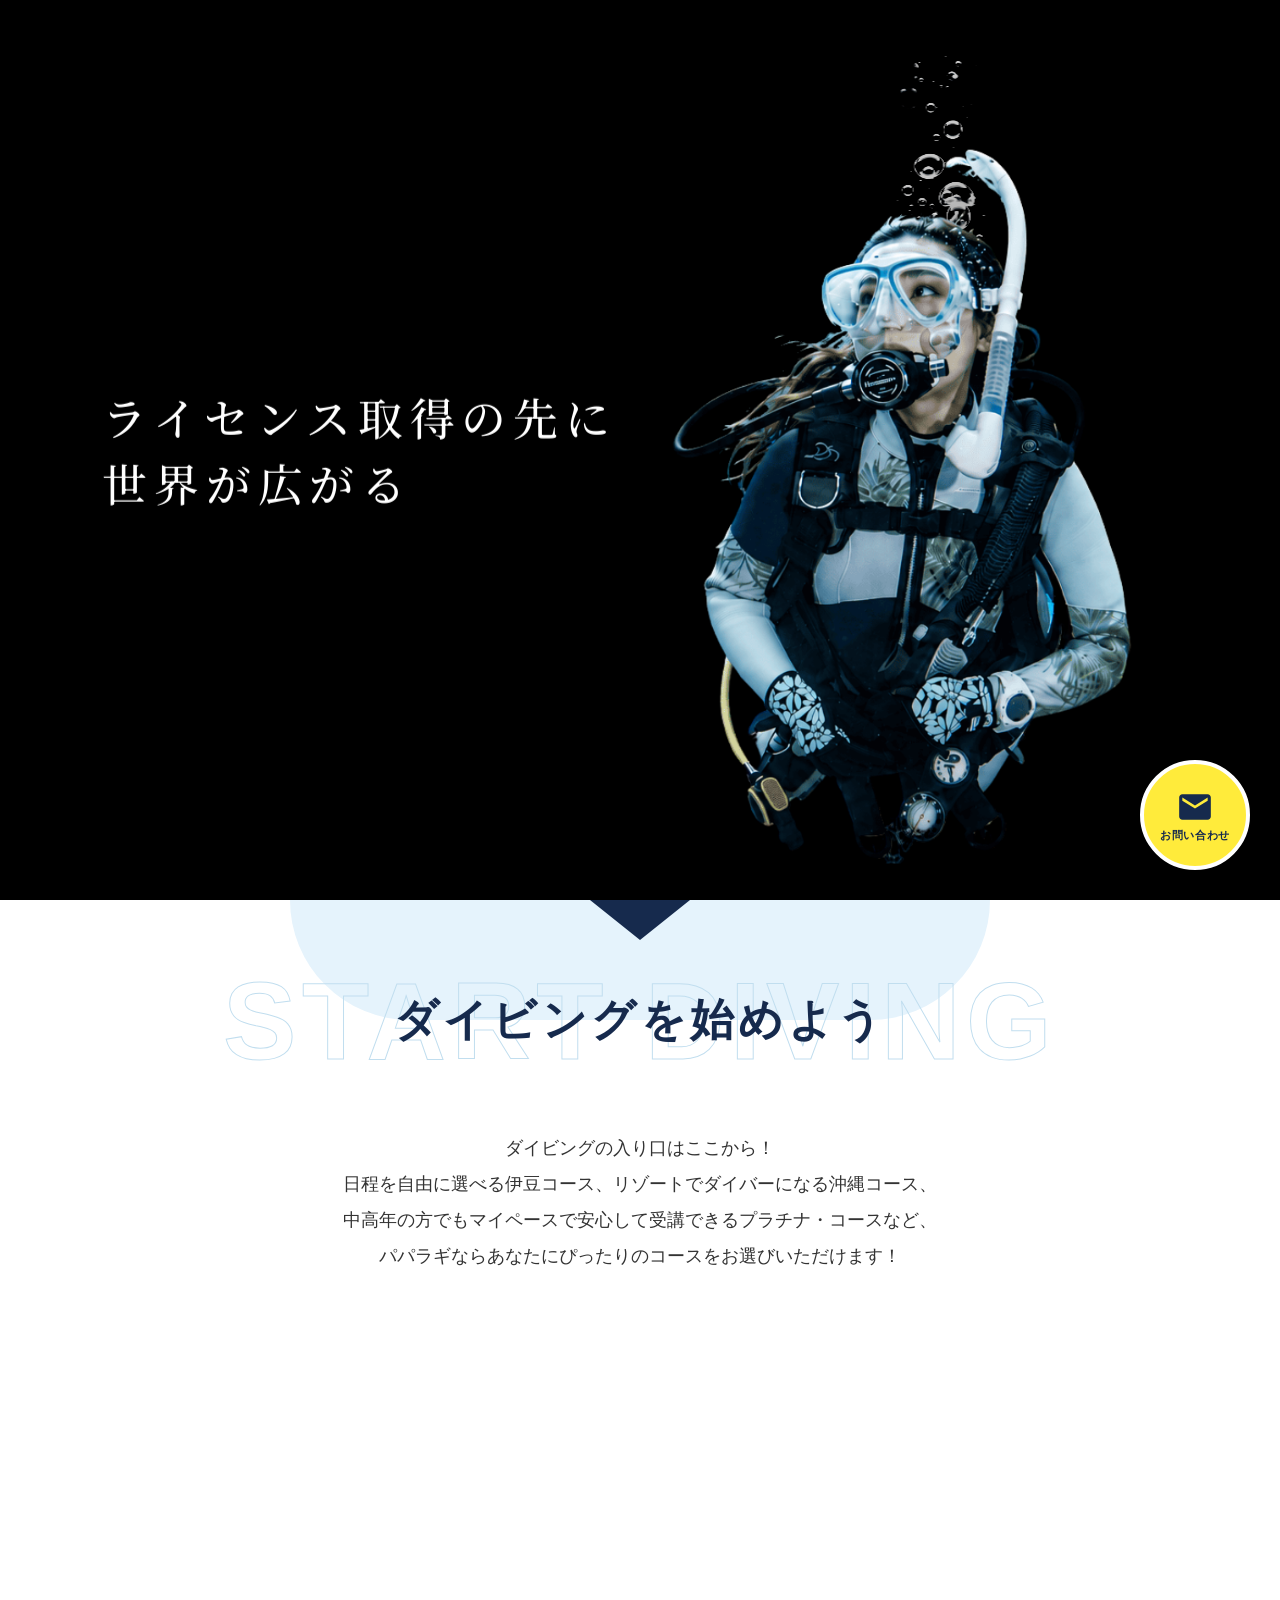
==== index.html @ caf95e76 "修正" ====
<!DOCTYPE html>
<html lang="ja">
<head>
  <meta charset="UTF-8">
  <meta name="viewport" content="width=device-width, initial-scale=1.0">
  <title>PAPALAGI DIVING SCHOOL</title>
  <link rel="stylesheet" href="css/style.css">
  <link rel="preconnect" href="https://fonts.googleapis.com">
  <link rel="preconnect" href="https://fonts.gstatic.com" crossorigin>
  <link href="https://fonts.googleapis.com/css2?family=Noto+Serif+JP:wght@300;500&display=swap" rel="stylesheet">
</head>
<body class="page-pattern-2">
  <header class="header is-transparent">
    <div class="header-inner">
      <h1 class="header-logo">
        <a href="#">
          <img src="img/logo.png" alt="PAPALAGI DIVING SCHOOL">
        </a>
      </h1>
      <nav class="header-nav">
        <ul>
          <li><a href="#">ダイビングを<br>始める</a></li>
          <li><a href="#">ダイビングを<br>楽しむツアー</a></li>
          <li><a href="#">レベルアップで<br>極める</a></li>
          <li><a href="#">キャンペーン</a></li>
          <li><a href="#">仲間が出来る<br>イベント</a></li>
          <li><a href="#">海を知る<br>セミナー</a></li>
          <li><a href="#">パパラギ<br>ご紹介</a></li>
          <li><a href="#">お知らせ</a></li>
          <li><a href="#">店舗案内</a></li>
          <li><a href="#">アルバム</a></li>
        </ul>
      </nav>
      <button class="menu-btn">
        <span></span>
        <span></span>
      </button>
    </div>
  </header>

  <main>
    <section class="fv">
      <!-- 背景動画 -->
      <div class="fv-videos">
        <video class="fv-bg-video" src="img/fv-bg.mov" autoplay loop muted playsinline></video>
      </div>

      <div class="fv-overlay">
        <!-- 画面左側キャッチコピー -->
        <div class="fv-catch-copy">
          <span class="fv-catch-line fv-catch-line-1">ライセンス取得の先に</span>
          <span class="fv-catch-line fv-catch-line-2">世界が広がる</span>
        </div>

        <!-- 画面右側ダイバー画像 -->
        <div class="fv-diver">
          <video class="fv-diver-bubble" autoplay loop muted playsinline>
            <source src="img/fv-bubble.webm" type="video/webm">
            <source src="img/fv-bubble.mov" type="video/quicktime">
            <!-- fallback for mp4 if needed, but mov is provided -->
            <source src="img/fv-bubble.mov" type="video/mp4">
          </video>
          <img class="fv-diver-img" src="img/fv-diver.png" alt="Diver">
        </div>
      </div>
    </section>

    <!-- START DIVING Section -->
    <section class="start-diving">
      <div class="start-diving-top-decor">
        <div class="light-blue-curve"></div>
        <div class="dark-blue-triangle"></div>
      </div>
      
      <div class="start-diving-header">
        <h2 class="section-title-en">START DIVING</h2>
        <p class="section-title-ja">ダイビングを始めよう</p>
      </div>
      
      <div class="start-diving-desc">
        <p>ダイビングの入り口はここから！<br>
        日程を自由に選べる伊豆コース、リゾートでダイバーになる沖縄コース、<br>
        中高年の方でもマイペースで安心して受講できるプラチナ・コースなど、<br>
        パパラギならあなたにぴったりのコースをお選びいただけます！</p>
      </div>
    </section>
  </main>

  <!-- お問い合わせフローティングボタン -->
  <a href="#" class="floating-contact-btn">
    <svg viewBox="0 0 24 24" xmlns="http://www.w3.org/2000/svg">
      <path d="M20 4H4c-1.1 0-1.99.9-1.99 2L2 18c0 1.1.9 2 2 2h16c1.1 0 2-.9 2-2V6c0-1.1-.9-2-2-2zm0 4l-8 5-8-5V6l8 5 8-5v2z"/>
    </svg>
    <span>お問い合わせ</span>
  </a>

  <script src="js/main.js"></script>
</body>
</html>
---- css/style.css ----
/* =========================================
   Reset & Base
   ========================================= */
*, *::before, *::after {
  box-sizing: border-box;
}

html {
  overflow-x: hidden;
}

body {
  margin: 0;
  padding: 0;
  font-family: 'Helvetica Neue', Arial, 'Hiragino Kaku Gothic ProN', 'Hiragino Sans', Meiryo, sans-serif;
  color: #333;
  background-color: #fff;
  overflow-x: hidden;
}

/* =========================================
   Header
   ========================================= */
.header {
  position: fixed;
  top: 0;
  left: 0;
  width: 100%;
  padding: 5px 4%;
  z-index: 100;
  background-color: #fff;
  box-shadow: 0 2px 10px rgba(0, 0, 0, 0.05);
}

/* 透過ヘッダー用モディファイア */
.header.is-transparent {
  background-color: transparent;
}

.header.is-transparent .header-nav a {
  color: #fff;
}


.header-inner {
  display: flex;
  flex-direction: column;
  align-items: center;
  gap: 2px;
}

.header-logo img {
  height: 60px;
  width: auto;
  vertical-align: middle;
}

.logo-text-ja {
  display: none;
}

.header-nav {
  width: 100%;
}

.header-nav ul {
  display: flex;
  justify-content: center;
  align-items: center;
  flex-wrap: wrap;
  gap: 5px 2vw;
  list-style: none;
  margin: 0;
  padding: 0;
}

.header-nav a {
  color: #000;
  text-decoration: none;
  font-weight: 700;
  font-size: 13px;
  letter-spacing: 0.03em;
  transition: opacity 0.3s ease;
  display: block;
  text-align: center;
  line-height: 1.3;
}

.header-nav a:hover {
  opacity: 0.7;
}

/* Menu Button (Mobile) */
.menu-btn {
  display: none;
}

/* =========================================
   First View (FV)
   ========================================= */
.fv {
  position: relative;
  width: 100%;
  height: 100vh;
  min-height: 600px;
  overflow: hidden;
  background-color: #000;
}

/* Videos */
.fv-videos {
  position: absolute;
  top: 0;
  left: 0;
  width: 100%;
  height: 100%;
}

.fv-video {
  position: absolute;
  top: 0;
  left: 0;
  width: 100%;
  height: 100%;
  object-fit: cover;
  opacity: 0;
  transition: opacity 1.5s ease-in-out;
}

.fv-video.active {
  opacity: 1;
}

.fv-bubble-rush {
  position: absolute;
  top: 0;
  left: 0;
  width: 100%;
  height: 100%;
  object-fit: cover;
  opacity: 0.4;
  pointer-events: none;
}

/* Overlay Elements */
.fv-overlay {
  position: absolute;
  top: 0;
  left: 0;
  width: 100%;
  height: 100%;
  pointer-events: none;
  z-index: 3;
}

/* Entrance Animations */
@keyframes popIn {
  0% {
    opacity: 0;
    transform: scale(0.5) translateY(20px);
  }
  70% {
    opacity: 1;
    transform: scale(1.05) translateY(-5px);
  }
  100% {
    opacity: 1;
    transform: scale(1) translateY(0);
  }
}

@keyframes popInDiver {
  0% {
    opacity: 0;
    transform: translate(-50%, -50%) scale(0.5) translateY(20px);
  }
  70% {
    opacity: 1;
    transform: translate(-50%, -50%) scale(1.05) translateY(-5px);
  }
  100% {
    opacity: 1;
    transform: translate(-50%, -50%) scale(1) translateY(0);
  }
}

@keyframes fadeIn {
  0% { opacity: 0; }
  100% { opacity: 1; }
}

/* Marquee Effect */
.marquee-container {
  position: absolute;
  bottom: 50px;
  left: 0;
  width: 100%;
  display: flex;
  overflow: hidden;
  z-index: 1;
  animation: fadeIn 1s ease-out 1.2s both; /* 5. Marquee */
}

.marquee-content {
  display: flex;
  flex-shrink: 0;
  align-items: center;
  justify-content: space-around;
  min-width: 100%;
  animation: marquee 30s linear infinite;
}

.marquee-content span {
  padding: 0 2vw;
  font-size: 12vw;
  font-weight: 900;
  font-family: 'Arial Black', Impact, sans-serif;
  color: transparent;
  -webkit-text-stroke: 4px rgba(255, 255, 255, 0.5);
  white-space: nowrap;
  letter-spacing: 0.05em;
}

@keyframes marquee {
  0% { transform: translateX(0); }
  100% { transform: translateX(-100%); }
}


/* Catch Copy Container */
.catch-copy-container {
  position: absolute;
  top: 170px;
  left: 50%;
  transform: translateX(-50%);
  z-index: 5;
  display: flex;
  flex-direction: column;
  align-items: center;
  width: 90%;
  max-width: 800px;
}

.catch-copy-text-inner {
  position: relative;
  display: flex;
  flex-direction: column;
  width: 100%;
  z-index: 5; /* ダイバーの上に重ねる */
  transform: rotate(-7deg); /* 全体を右上がりに傾ける */
  transform-origin: center center;
}

.catch-copy-text {
  color: #fff;
  font-family: 'Arial Black', system-ui, -apple-system, BlinkMacSystemFont, "Segoe UI", Roboto, "Helvetica Neue", Arial, "Hiragino Kaku Gothic ProN", "Hiragino Sans", Meiryo, sans-serif;
  font-weight: 900;
  margin: 0;
  white-space: nowrap;
  letter-spacing: -0.08em; /* 文字同士をしっかり詰めて迫力を出す */
  text-shadow: 0 4px 15px rgba(0, 0, 0, 0.25), 0 1px 2px rgba(0, 0, 0, 0.2);
}

.catch-copy-text span {
  display: inline-block;
  margin-right: -0.16em; /* 改行による余白を相殺し、文字同士を綺麗に密着させる（少しだけ広げて調整） */
  opacity: 0;
  transform: scale(0.5) translateY(20px);
  animation: popIn 0.6s cubic-bezier(0.175, 0.885, 0.32, 1.275) forwards;
  animation-delay: calc(var(--char-index) * 0.06s);
}

.catch-copy-text.line-1 {
  align-self: flex-start;
  font-size: 48px;
}

.catch-copy-text.line-2 {
  align-self: flex-start;
  font-size: 70px;
  margin-top: -10px; /* 行間を極限まで詰める */
  margin-left: 1.7em; /* 「ン」の開始位置（「ダ」「イ」「ビ」の3文字分の幅）に合わせる */
}

/* Diver Image Styling */
.diver-img {
  position: absolute;
  top: 66%; /* 以前より少し上に配置 */
  left: 50%;
  transform: translate(-50%, -50%);
  width: 700px; /* 少し大きく */
  pointer-events: none;
  z-index: 2;
  animation: popInDiver 0.8s cubic-bezier(0.175, 0.885, 0.32, 1.275) 0.4s both;
}

.diver-img img {
  width: 100%;
  height: auto;
  filter: 
    drop-shadow(1px 1px 0 #fff) 
    drop-shadow(-1px -1px 0 #fff) 
    drop-shadow(1px -1px 0 #fff) 
    drop-shadow(-1px 1px 0 #fff)
    drop-shadow(0 15px 30px rgba(0, 0, 0, 0.4));
  animation: diverFloat 8s ease-in-out infinite;
}

@keyframes diverFloat {
  0%, 100% { transform: translate(0, 0) rotate(0deg); }
  50% { transform: translate(30px, -20px) rotate(5deg); }
}



/* Wave Bottom */
.wave-container {
  position: absolute;
  bottom: -2px; /* Prevent tiny gaps */
  left: 0;
  width: 100%;
  height: 120px;
  overflow: hidden;
  z-index: 10;
  pointer-events: none;
}

.wave {
  position: absolute;
  bottom: 0;
  left: 0;
  width: 200%;
  height: 100%;
  background-size: 50% 100%;
}

.wave1 {
  background-image: url('data:image/svg+xml;utf8,<svg viewBox="0 0 1200 120" xmlns="http://www.w3.org/2000/svg" preserveAspectRatio="none"><path d="M0,120 L0,60 C150,100 350,0 600,60 C850,120 1050,20 1200,60 L1200,120 Z" fill="%23c5e6fa"/></svg>');
  animation: moveWave 15s linear infinite;
}

.wave2 {
  background-image: url('data:image/svg+xml;utf8,<svg viewBox="0 0 1200 120" xmlns="http://www.w3.org/2000/svg" preserveAspectRatio="none"><path d="M0,120 L0,80 C200,10 400,110 600,80 C800,50 1000,120 1200,80 L1200,120 Z" fill="rgba(197, 230, 250, 0.5)"/></svg>');
  animation: moveWave 10s linear infinite;
}

.wave3 {
  background-image: url('data:image/svg+xml;utf8,<svg viewBox="0 0 1200 120" xmlns="http://www.w3.org/2000/svg" preserveAspectRatio="none"><path d="M0,120 L0,40 C250,90 350,20 600,40 C850,60 950,10 1200,40 L1200,120 Z" fill="rgba(197, 230, 250, 0.3)"/></svg>');
  animation: moveWave 20s linear infinite;
}

@keyframes moveWave {
  0% { transform: translateX(0); }
  100% { transform: translateX(-50%); }
}

/* =========================================
   Start Diving Section
   ========================================= */
.start-diving {
  position: relative;
  width: 100%;
  background-color: #fff;
  padding-bottom: 80px;
  text-align: center;
}

.start-diving-top-decor {
  position: relative;
  width: 100%;
  height: 120px;
  overflow: hidden;
}

.light-blue-curve {
  position: absolute;
  top: 0;
  left: 50%;
  transform: translateX(-50%);
  width: 700px;
  max-width: 95%;
  height: 120px;
  background-color: #e5f3fc;
  border-radius: 0 0 350px 350px;
}

.dark-blue-triangle {
  position: absolute;
  top: 0;
  left: 50%;
  transform: translateX(-50%);
  width: 0;
  height: 0;
  border-left: 50px solid transparent;
  border-right: 50px solid transparent;
  border-top: 40px solid #162a4d;
}

.start-diving-header {
  position: relative;
  display: flex;
  justify-content: center;
  align-items: center;
  height: 140px;
  margin-top: -70px;
}

.section-title-en {
  position: absolute;
  top: 50%;
  left: 50%;
  transform: translate(-50%, -50%);
  font-size: 110px;
  font-weight: 900;
  font-family: 'Arial Black', Impact, sans-serif;
  color: transparent;
  -webkit-text-stroke: 1px #c1deef;
  letter-spacing: 0.05em;
  white-space: nowrap;
  z-index: 1;
  margin: 0;
}

@supports not (-webkit-text-stroke: 1px #c1deef) {
  .section-title-en {
    color: #e5f3fc;
  }
}

.section-title-ja {
  position: relative;
  font-size: 44px;
  font-weight: bold;
  color: #162a4d;
  z-index: 2;
  margin: 0;
  letter-spacing: 0.1em;
}

.start-diving-desc {
  margin-top: 40px;
  font-size: 18px;
  line-height: 2;
  color: #333;
  font-weight: 500;
}

/* =========================================
   Media Queries (Responsive)
   ========================================= */
@media (max-width: 768px) {
  .header {
    padding: 4px 4%; /* ヘッダーを窮屈にさせない元の適度な余白に戻す */
  }

  .header-inner {
    flex-direction: row;
    justify-content: space-between;
    align-items: center;
    width: 100%;
  }

  .header-logo img {
    height: 46px; /* ロゴサイズを大きくし、ヘッダー内に美しく収める */
    display: block;
  }

  .header-nav {
    display: none;
  }

  /* Mobile Menu Button */
  .menu-btn {
    display: block;
    width: 38px; /* サイズを大きく */
    height: 38px; /* サイズを大きく */
    background-color: #1a2b4c;
    border-radius: 50%;
    border: none;
    position: relative;
    cursor: pointer;
    margin-right: 0;
  }

  .menu-btn span {
    position: absolute;
    left: 50%;
    transform: translateX(-50%);
    width: 20px; /* バーの幅も大きくして押しやすく */
    height: 2px; /* バーの太さも少しアップ */
    background-color: #fff;
  }

  .menu-btn span:nth-child(1) { top: 14px; }
  .menu-btn span:nth-child(2) { top: 22px; }

  /* Catch Copy Mobile Adjustments */
  .catch-copy-container {
    top: 35%; /* FVの中央少し上に配置 */
    left: 50%;
    transform: translate(-50%, -50%);
    align-items: center;
    width: 92%;
  }

  .catch-copy-text.line-1 {
    font-size: 6.5vw; /* 画面幅からはみ出さないサイズに調整 */
    margin-bottom: 0;
  }

  .catch-copy-text.line-2 {
    align-self: flex-start;
    font-size: 10.5vw; /* 画面幅からはみ出さないサイズに調整 */
    margin-top: -5px;
    margin-left: 1.55em; /* モバイルの文字サイズ比率に合わせた「ン」の開始位置 */
  }

  .diver-img {
    position: absolute;
    top: 64%; /* 以前より少し上に配置 */
    left: 50%;
    transform: translate(-50%, -50%);
    width: 370px;
    z-index: 2;
  }



  .marquee-content span {
    font-size: 15vw;
    -webkit-text-stroke: 2.5px rgba(255, 255, 255, 0.5); /* Slightly thicker stroke */
  }

  /* Start Diving Mobile Adjustments */
  .wave-container {
    height: 60px;
  }

  .start-diving-top-decor {
    height: 60px;
  }
  .light-blue-curve {
    width: 90%;
    height: 40px;
    border-radius: 0 0 45vw 45vw;
  }
  .dark-blue-triangle {
    border-left-width: 25px;
    border-right-width: 25px;
    border-top-width: 20px;
  }
  .start-diving-header {
    height: 100px;
    margin-top: -50px;
  }
  .section-title-en {
    font-size: 14vw;
  }
  .section-title-ja {
    font-size: 24px;
  }
}

/* =========================================
   Floating Contact Button
   ========================================= */
.floating-contact-btn {
  position: fixed;
  bottom: 30px;
  right: 30px;
  width: 110px;
  height: 110px;
  background-color: #ffeb3b;
  border: 4px solid #fff;
  border-radius: 50%;
  display: flex;
  flex-direction: column;
  justify-content: center;
  align-items: center;
  text-decoration: none;
  box-shadow: 0 4px 15px rgba(0, 0, 0, 0.15);
  z-index: 1000;
  transition: transform 0.3s ease, box-shadow 0.3s ease;
}

.floating-contact-btn:hover {
  transform: translateY(-5px);
  box-shadow: 0 6px 20px rgba(0, 0, 0, 0.2);
}

.floating-contact-btn svg {
  width: 38px;
  height: 38px;
  margin-bottom: 2px;
  fill: #162a4d;
}

.floating-contact-btn span {
  color: #162a4d;
  font-size: 11px;
  font-weight: bold;
  letter-spacing: 0.05em;
  white-space: nowrap;
}

@media (max-width: 768px) {
  .floating-contact-btn {
    width: 80px;
    height: 80px;
    bottom: 20px;
    right: 20px; /* Slightly adjusted to prevent clipping on mobile */
  }
  .floating-contact-btn svg {
    width: 28px;
    height: 28px;
    margin-bottom: 1px;
  }
  .floating-contact-btn span {
    font-size: 9px;
  }
}

/* =========================================
   Pattern 2 Specific Styles
   ========================================= */
.page-pattern-2 .header {
  position: fixed;
  transform: translateY(-100%);
  transition: transform 0.3s ease, background-color 0.3s ease, box-shadow 0.3s ease;
}

.page-pattern-2 .header.is-show {
  transform: translateY(0);
  background-color: #fff;
  box-shadow: 0 2px 10px rgba(0, 0, 0, 0.1);
}

.page-pattern-2 .header.is-show .header-nav a {
  color: #000;
}

/* FV下セクション（.start-diving）の下側余白を調整 */
.page-pattern-2 .start-diving {
  padding-bottom: 800px;
}

/* パターン2専用：ヘッダー非表示に伴うキャッチコピーとダイバー画像の位置引き上げ */
.page-pattern-2 .catch-copy-container {
  top: 90px;
}
.page-pattern-2 .diver-img {
  top: 60%;
}

/* =========================================
   FV New Styles (Bg Video, Catch Copy, Diver Image)
   ========================================= */

.fv-bg-video {
  position: absolute;
  top: 0;
  left: 0;
  width: 100%;
  height: 100%;
  object-fit: cover;
  object-position: center bottom; /* 背景動画の一番下を常に見せる */
  z-index: 1;
  transform-origin: center bottom; /* ズームアウトの基準点を一番下に設定 */
  will-change: transform;
  transform: translate3d(0, 0, 0) scale(1.18); /* 描画負荷を抑えてループ時の引っかかりを緩和するため1.25から1.18に調整 */
  -webkit-backface-visibility: hidden;
  backface-visibility: hidden;
  perspective: 1000px; /* GPUレイヤーのレンダリングを安定化 */
  /* 10秒かけて縮小（ピンチイン）し、最初に戻って無限に繰り返す */
  animation: fvBgZoomOut 10s linear infinite;
}


@keyframes fvBgZoomOut {
  0% { transform: translate3d(0, 0, 0) scale(1.18); }
  100% { transform: translate3d(0, 0, 0) scale(1); }
}

/* 画面左側キャッチコピー */
.fv-catch-copy {
  position: absolute;
  left: 8%;
  top: 50%;
  transform: translateY(-50%);
  z-index: 5;
  display: flex;
  flex-direction: column;
  gap: 8px;
  color: #fff;
  font-family: "Noto Serif JP", "Yu Mincho", "YuMincho", "MS Mincho", serif;
  text-shadow: 0 4px 20px rgba(0, 0, 0, 0.4), 0 2px 4px rgba(0, 0, 0, 0.3);
  pointer-events: none;
}

.fv-catch-line {
  display: block;
  font-weight: 500; /* 少し太いフォントウェイトに変更 */
  line-height: 1.3;
  letter-spacing: 0.15em;
  font-size: clamp(28px, 3.5vw, 50px);
  opacity: 0;
  animation: fvSoftFadeIn 1.2s ease-out forwards;
}

.fv-catch-line-1 {
  animation-delay: 1.2s; /* ダイバーが表示され始めたら（2.5sの完了を待たずに）早期に表示開始 */
}

.fv-catch-line-2 {
  padding-left: 0;
  animation-delay: 2.2s; /* 1.0s遅れて順次表示 */
}

@keyframes fvSoftFadeIn {
  0% {
    opacity: 0;
    filter: blur(8px);
  }
  100% {
    opacity: 1;
    filter: blur(0);
  }
}

/* 画面右側ダイバー画像 */
.fv-diver {
  position: absolute;
  right: 8%;
  bottom: 4%; /* 下の窮屈さを解消するため少し上に配置 */
  width: 42%; /* サイズを少し小さく */
  height: 80%; /* サイズを少し小さく */
  z-index: 4;
  display: flex;
  align-items: flex-end;
  justify-content: center;
  pointer-events: none;
  animation: fvDiverSoftFadeIn 2.5s ease-out both; /* 読み込み後すぐに（遅延なし）表示開始 */
}

.fv-diver-img {
  max-width: 100%;
  max-height: 100%;
  object-fit: contain;
  filter: drop-shadow(0 15px 30px rgba(0, 0, 0, 0.4));
  position: relative;
  z-index: 2;
}

.fv-diver-bubble {
  position: absolute;
  bottom: 60%; /* 位置をさらに上に引き上げ */
  left: 56%; /* 少しだけ右にずらす */
  transform: translateX(-50%);
  width: 130%; /* サイズを大きく */
  height: auto;
  z-index: 1;
  pointer-events: none;
  opacity: 0.8; /* 少しだけ透過 */
  filter: brightness(3.0) contrast(1.5); /* もっと白っぽくする加工 */
}

@keyframes fvDiverSoftFadeIn {
  from {
    opacity: 0;
    filter: blur(10px);
  }
  to {
    opacity: 1;
    filter: blur(0);
  }
}

/* レスポンシブ調整 */
@media (max-width: 768px) {
  .fv-catch-copy {
    left: 5%;
    width: 90%;
    top: 35%;
    transform: translateY(-50%);
    gap: 6px;
  }
  
  .fv-catch-line {
    font-size: 28px;
  }
  
  .fv-catch-line-2 {
    padding-left: 0;
  }
  
  .fv-diver {
    width: 70%; /* モバイルのサイズも少し小さく */
    height: 42%; /* モバイルのサイズも少し小さく */
    right: 50%;
    transform: translateX(50%);
    bottom: 7%; /* 下の窮屈さを解消するため少し上に配置 */
    justify-content: center;
    animation: fvDiverFadeInMobile 2.5s ease-out both; /* 読み込み後すぐに（遅延なし）表示開始 */
  }
  
  @keyframes fvDiverFadeInMobile {
    from {
      opacity: 0;
      transform: translate(50%, 0);
      filter: blur(10px);
    }
    to {
      opacity: 1;
      transform: translate(50%, 0);
      filter: blur(0);
    }
  }
}
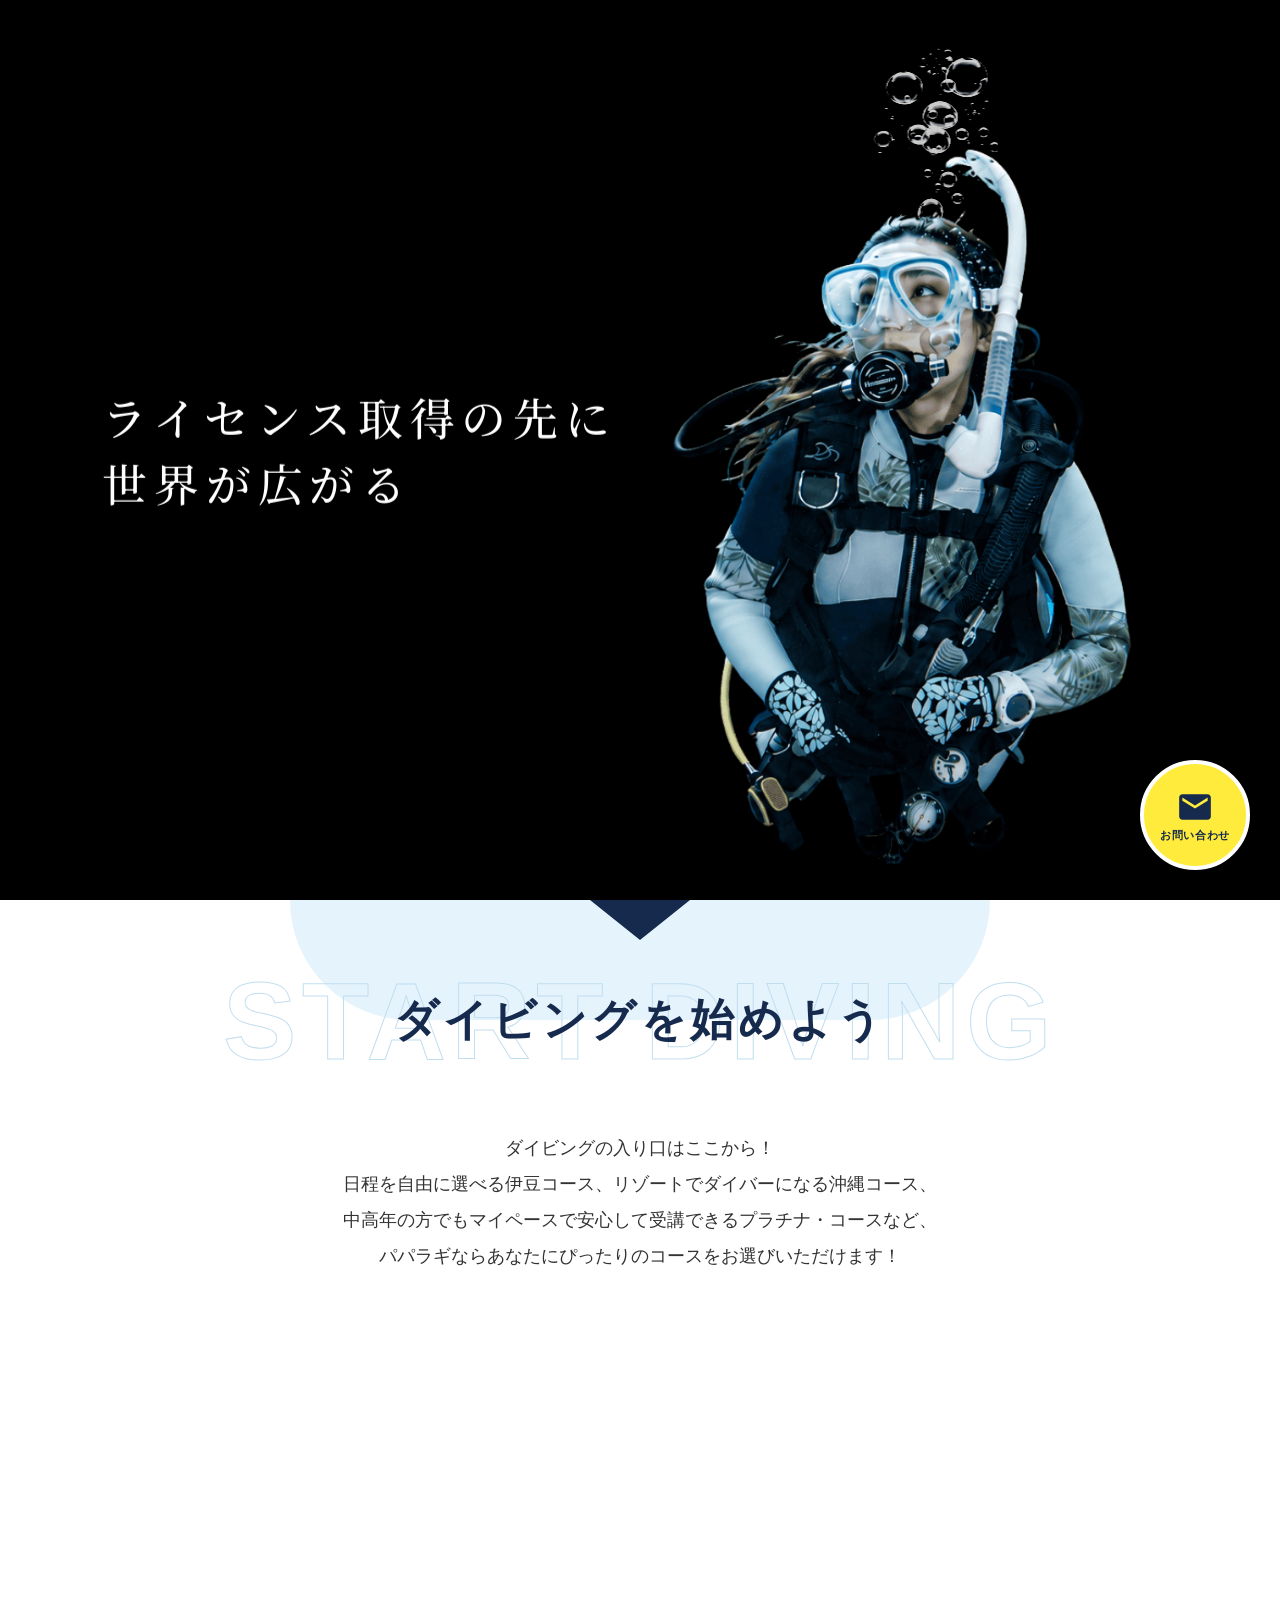
==== commit a4841c5b: "修正" ====
--- a/index.html
+++ b/index.html
@@ -54,12 +54,21 @@
 
         <!-- 画面右側ダイバー画像 -->
         <div class="fv-diver">
-          <video class="fv-diver-bubble" autoplay loop muted playsinline>
-            <source src="img/fv-bubble.webm" type="video/webm">
-            <source src="img/fv-bubble.mov" type="video/quicktime">
-            <!-- fallback for mp4 if needed, but mov is provided -->
-            <source src="img/fv-bubble.mov" type="video/mp4">
-          </video>
+          <video class="fv-diver-bubble" id="fv-bubble-video" autoplay loop muted playsinline></video>
+          <script>
+            (function() {
+              var video = document.getElementById('fv-bubble-video');
+              var updateVideoSrc = function() {
+                var isSp = window.matchMedia('(max-width: 768px)').matches;
+                var newSrc = isSp ? 'img/fv-bubble.mov' : 'img/fv-bubble.webm';
+                if (video.getAttribute('src') !== newSrc) {
+                  video.src = newSrc;
+                }
+              };
+              updateVideoSrc();
+              window.addEventListener('resize', updateVideoSrc);
+            })();
+          </script>
           <img class="fv-diver-img" src="img/fv-diver.png" alt="Diver">
         </div>
       </div>
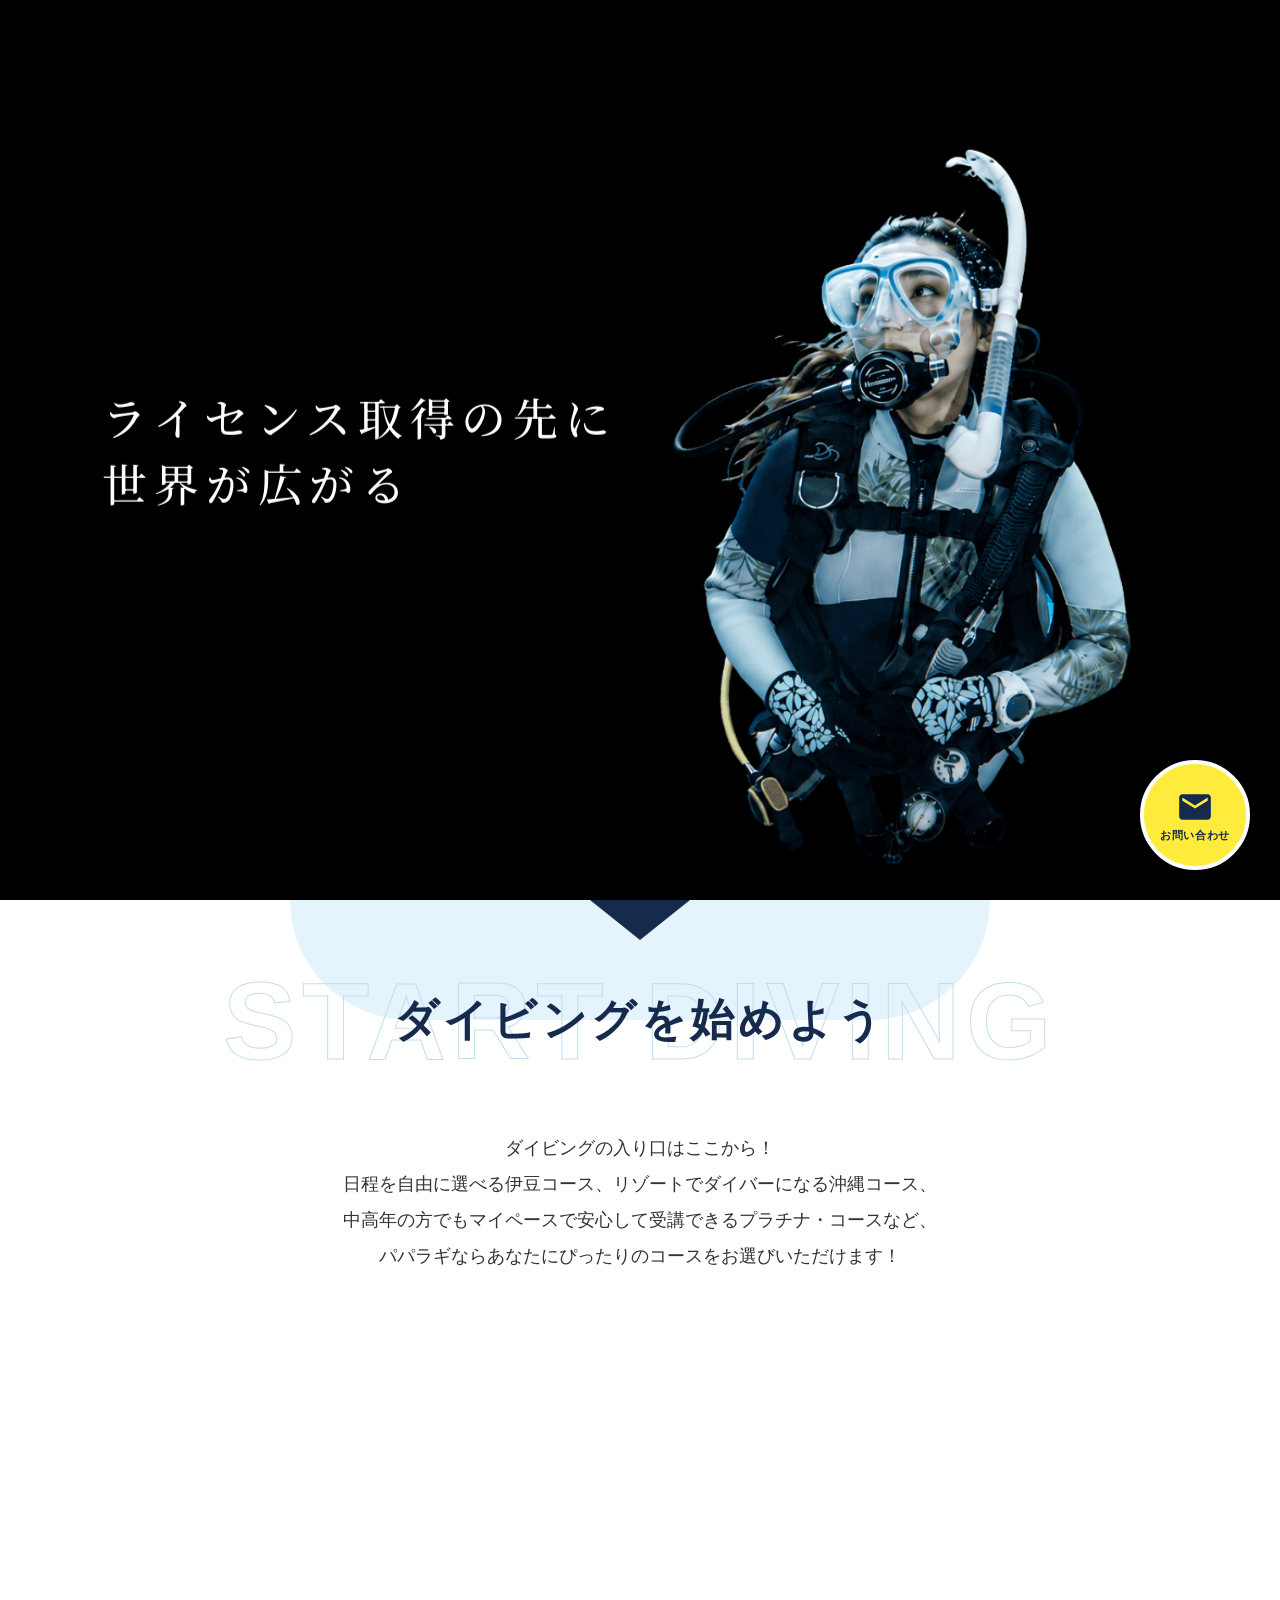
==== commit 7e965c4f: "修正" ====
--- a/index.html
+++ b/index.html
@@ -54,21 +54,6 @@
 
         <!-- 画面右側ダイバー画像 -->
         <div class="fv-diver">
-          <video class="fv-diver-bubble" id="fv-bubble-video" autoplay loop muted playsinline></video>
-          <script>
-            (function() {
-              var video = document.getElementById('fv-bubble-video');
-              var updateVideoSrc = function() {
-                var isSp = window.matchMedia('(max-width: 768px)').matches;
-                var newSrc = isSp ? 'img/fv-bubble.mov' : 'img/fv-bubble.webm';
-                if (video.getAttribute('src') !== newSrc) {
-                  video.src = newSrc;
-                }
-              };
-              updateVideoSrc();
-              window.addEventListener('resize', updateVideoSrc);
-            })();
-          </script>
           <img class="fv-diver-img" src="img/fv-diver.png" alt="Diver">
         </div>
       </div>
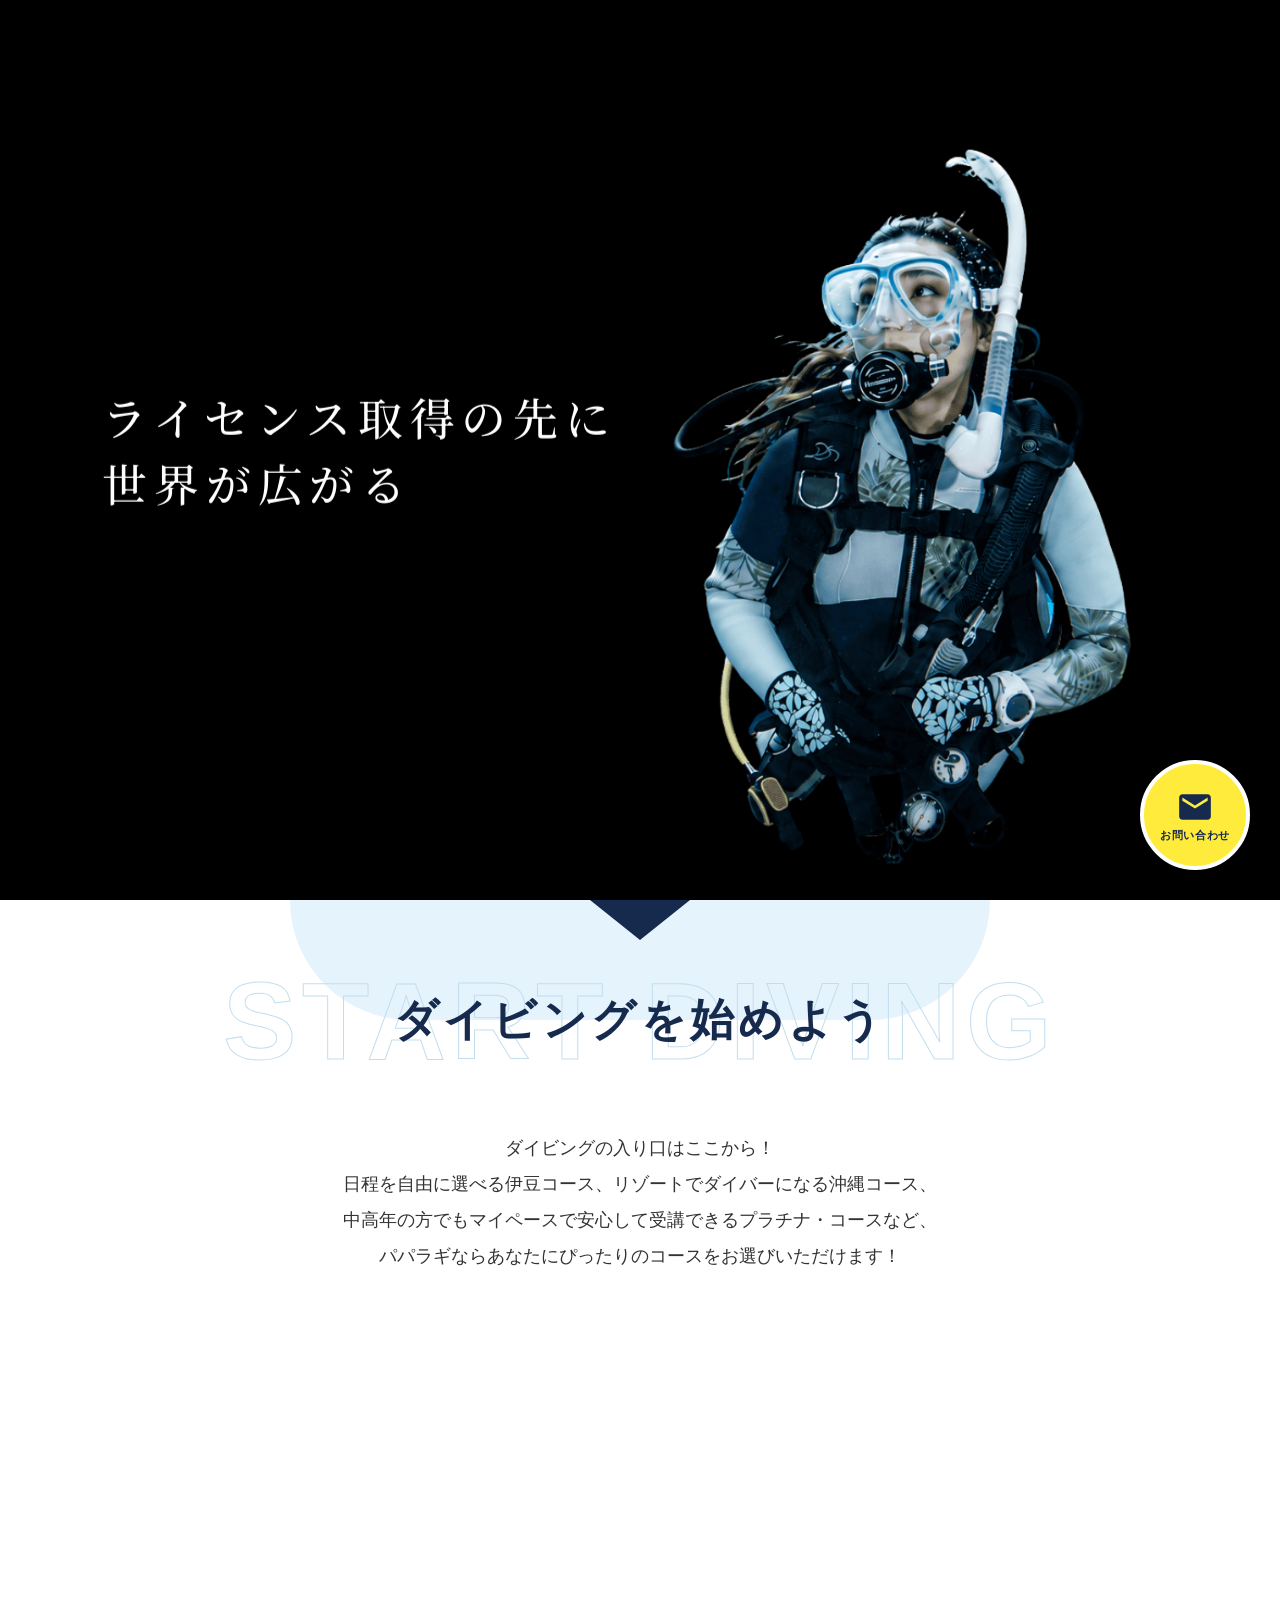
==== commit 9f6f8c3b: "フィードバック反映" ====
--- a/index.html
+++ b/index.html
@@ -42,7 +42,8 @@
     <section class="fv">
       <!-- 背景動画 -->
       <div class="fv-videos">
-        <video class="fv-bg-video" src="img/fv-bg.mov" autoplay loop muted playsinline></video>
+        <video class="fv-bg-video active zoom-start" src="img/fv-bg-pc.mov" autoplay muted playsinline></video>
+        <video class="fv-bg-video" src="img/fv-bg-pc.mov" muted playsinline></video>
       </div>
 
       <div class="fv-overlay">
--- a/css/style.css
+++ b/css/style.css
@@ -448,7 +448,7 @@
 /* =========================================
    Media Queries (Responsive)
    ========================================= */
-@media (max-width: 768px) {
+@media (max-width: 767px) {
   .header {
     padding: 4px 4%; /* ヘッダーを窮屈にさせない元の適度な余白に戻す */
   }
@@ -603,7 +603,7 @@
   white-space: nowrap;
 }
 
-@media (max-width: 768px) {
+@media (max-width: 767px) {
   .floating-contact-btn {
     width: 80px;
     height: 80px;
@@ -667,12 +667,22 @@
   z-index: 1;
   transform-origin: center bottom; /* ズームアウトの基準点を一番下に設定 */
   will-change: transform;
-  transform: translate3d(0, 0, 0) scale(1.18); /* 描画負荷を抑えてループ時の引っかかりを緩和するため1.25から1.18に調整 */
+  transform: translate3d(0, 0, 0) scale(1); /* デフォルト状態はズームアウト完了後のscale(1)にする */
   -webkit-backface-visibility: hidden;
   backface-visibility: hidden;
   perspective: 1000px; /* GPUレイヤーのレンダリングを安定化 */
-  /* 10秒かけて縮小（ピンチイン）し、最初に戻って無限に繰り返す */
-  animation: fvBgZoomOut 10s linear infinite;
+  opacity: 0;
+  transition: opacity 0.5s ease-in-out; /* 1.5秒から0.5秒に短縮して動画を最後まで見せる */
+}
+
+.fv-bg-video.active {
+  opacity: 1;
+}
+
+/* 初回のみピンチインアニメーションを適用するためのクラス */
+.fv-bg-video.zoom-start {
+  /* クラスが付与された瞬間（再生開始）からズームアウトを10秒かけて実行 */
+  animation: fvBgZoomOut 10s linear forwards;
 }
 
 
@@ -776,7 +786,40 @@
 }
 
 /* レスポンシブ調整 */
-@media (max-width: 768px) {
+@media (max-width: 1024px) {
+  .fv-bg-video {
+    object-position: 68% bottom;
+    transform-origin: 68% bottom;
+  }
+
+  .fv-catch-copy {
+    top: 28%;
+    left: 50%;
+    transform: translateX(-50%);
+    width: max-content;
+    max-width: 90%;
+    align-items: flex-start;
+    text-align: left;
+  }
+
+  .fv-catch-line {
+    font-size: clamp(45px, 6vw, 72px);
+  }
+
+  .fv-diver {
+    width: 55%;
+    height: 65%;
+    right: 5%;
+    bottom: 2%;
+  }
+}
+
+@media (max-width: 767px) {
+  .fv-bg-video {
+    object-position: 58% bottom;
+    transform-origin: 58% bottom;
+  }
+
   .fv-catch-copy {
     left: 5%;
     width: 90%;
@@ -794,25 +837,12 @@
   }
   
   .fv-diver {
-    width: 70%; /* モバイルのサイズも少し小さく */
-    height: 42%; /* モバイルのサイズも少し小さく */
-    right: 50%;
-    transform: translateX(50%);
+    width: 70%; /* モバイルのサイズを少し小さく */
+    height: 42%; /* モバイルのサイズを少し小さく */
+    right: 0%;
+    transform: none;
     bottom: 7%; /* 下の窮屈さを解消するため少し上に配置 */
-    justify-content: center;
-    animation: fvDiverFadeInMobile 2.5s ease-out both; /* 読み込み後すぐに（遅延なし）表示開始 */
-  }
-  
-  @keyframes fvDiverFadeInMobile {
-    from {
-      opacity: 0;
-      transform: translate(50%, 0);
-      filter: blur(10px);
-    }
-    to {
-      opacity: 1;
-      transform: translate(50%, 0);
-      filter: blur(0);
-    }
-  }
-}
+    justify-content: flex-end;
+    animation: fvDiverSoftFadeIn 2.5s ease-out both; /* 読み込み後すぐに（遅延なし）表示開始 */
+  }
+}
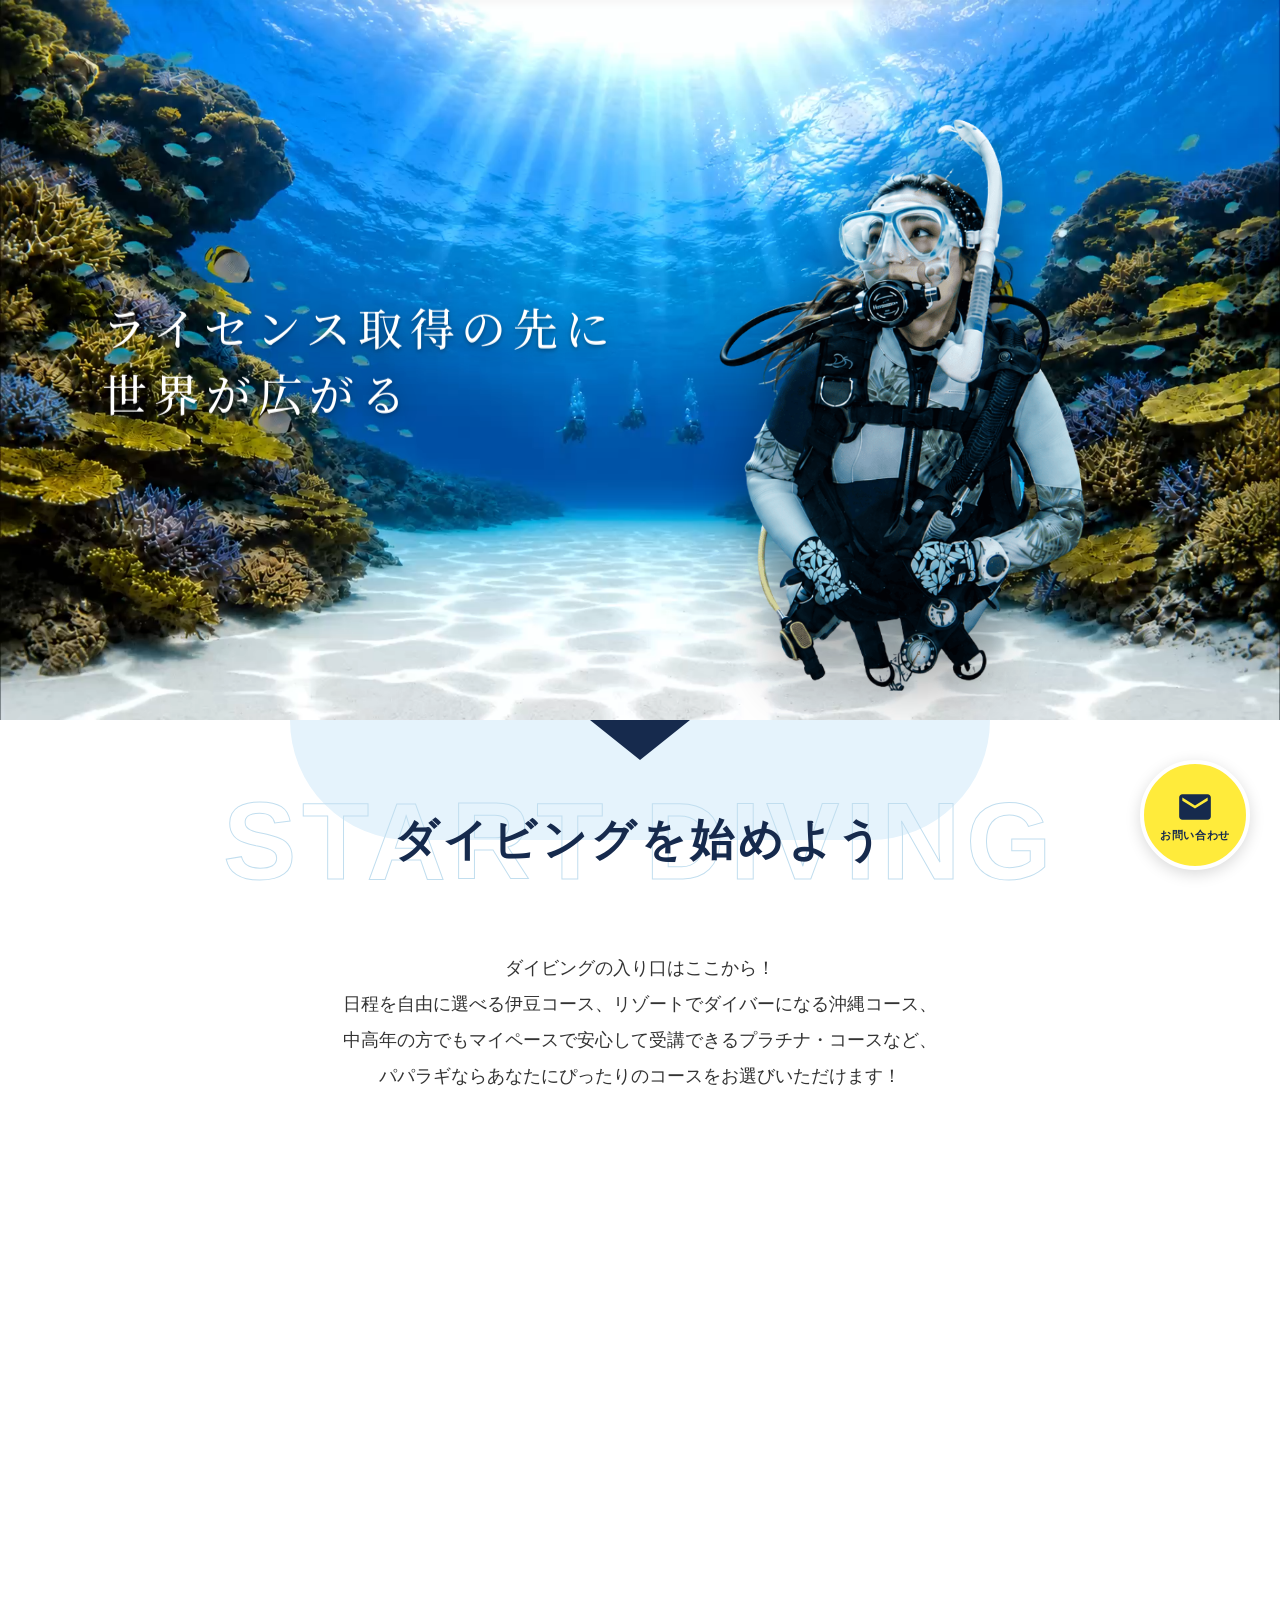
==== commit e7bb36f8: "素材作成：デバイス幅ごとの動画作成" ====
--- a/index.html
+++ b/index.html
@@ -42,8 +42,8 @@
     <section class="fv">
       <!-- 背景動画 -->
       <div class="fv-videos">
-        <video class="fv-bg-video active zoom-start" src="img/fv-bg-pc.mov" autoplay muted playsinline></video>
-        <video class="fv-bg-video" src="img/fv-bg-pc.mov" muted playsinline></video>
+        <video class="fv-bg-video active zoom-start" src="img/fv-bg-pc.mov" poster="img/fv-bg-pc-poster.png" autoplay muted playsinline></video>
+        <video class="fv-bg-video" src="img/fv-bg-pc.mov" poster="img/fv-bg-pc-poster.png" muted playsinline></video>
       </div>
 
       <div class="fv-overlay">
--- a/css/style.css
+++ b/css/style.css
@@ -101,8 +101,7 @@
 .fv {
   position: relative;
   width: 100%;
-  height: 100vh;
-  min-height: 600px;
+  aspect-ratio: 16 / 9;
   overflow: hidden;
   background-color: #000;
 }
@@ -787,6 +786,10 @@
 
 /* レスポンシブ調整 */
 @media (max-width: 1024px) {
+  .fv {
+    aspect-ratio: 3 / 4;
+  }
+
   .fv-bg-video {
     object-position: 68% bottom;
     transform-origin: 68% bottom;
@@ -815,6 +818,10 @@
 }
 
 @media (max-width: 767px) {
+  .fv {
+    aspect-ratio: 9 / 16;
+  }
+
   .fv-bg-video {
     object-position: 58% bottom;
     transform-origin: 58% bottom;
@@ -837,8 +844,8 @@
   }
   
   .fv-diver {
-    width: 70%; /* モバイルのサイズを少し小さく */
-    height: 42%; /* モバイルのサイズを少し小さく */
+    width: 80%; /* モバイルのサイズを少し大きく調整 */
+    height: 48%; /* モバイルのサイズを少し大きく調整 */
     right: 0%;
     transform: none;
     bottom: 7%; /* 下の窮屈さを解消するため少し上に配置 */
